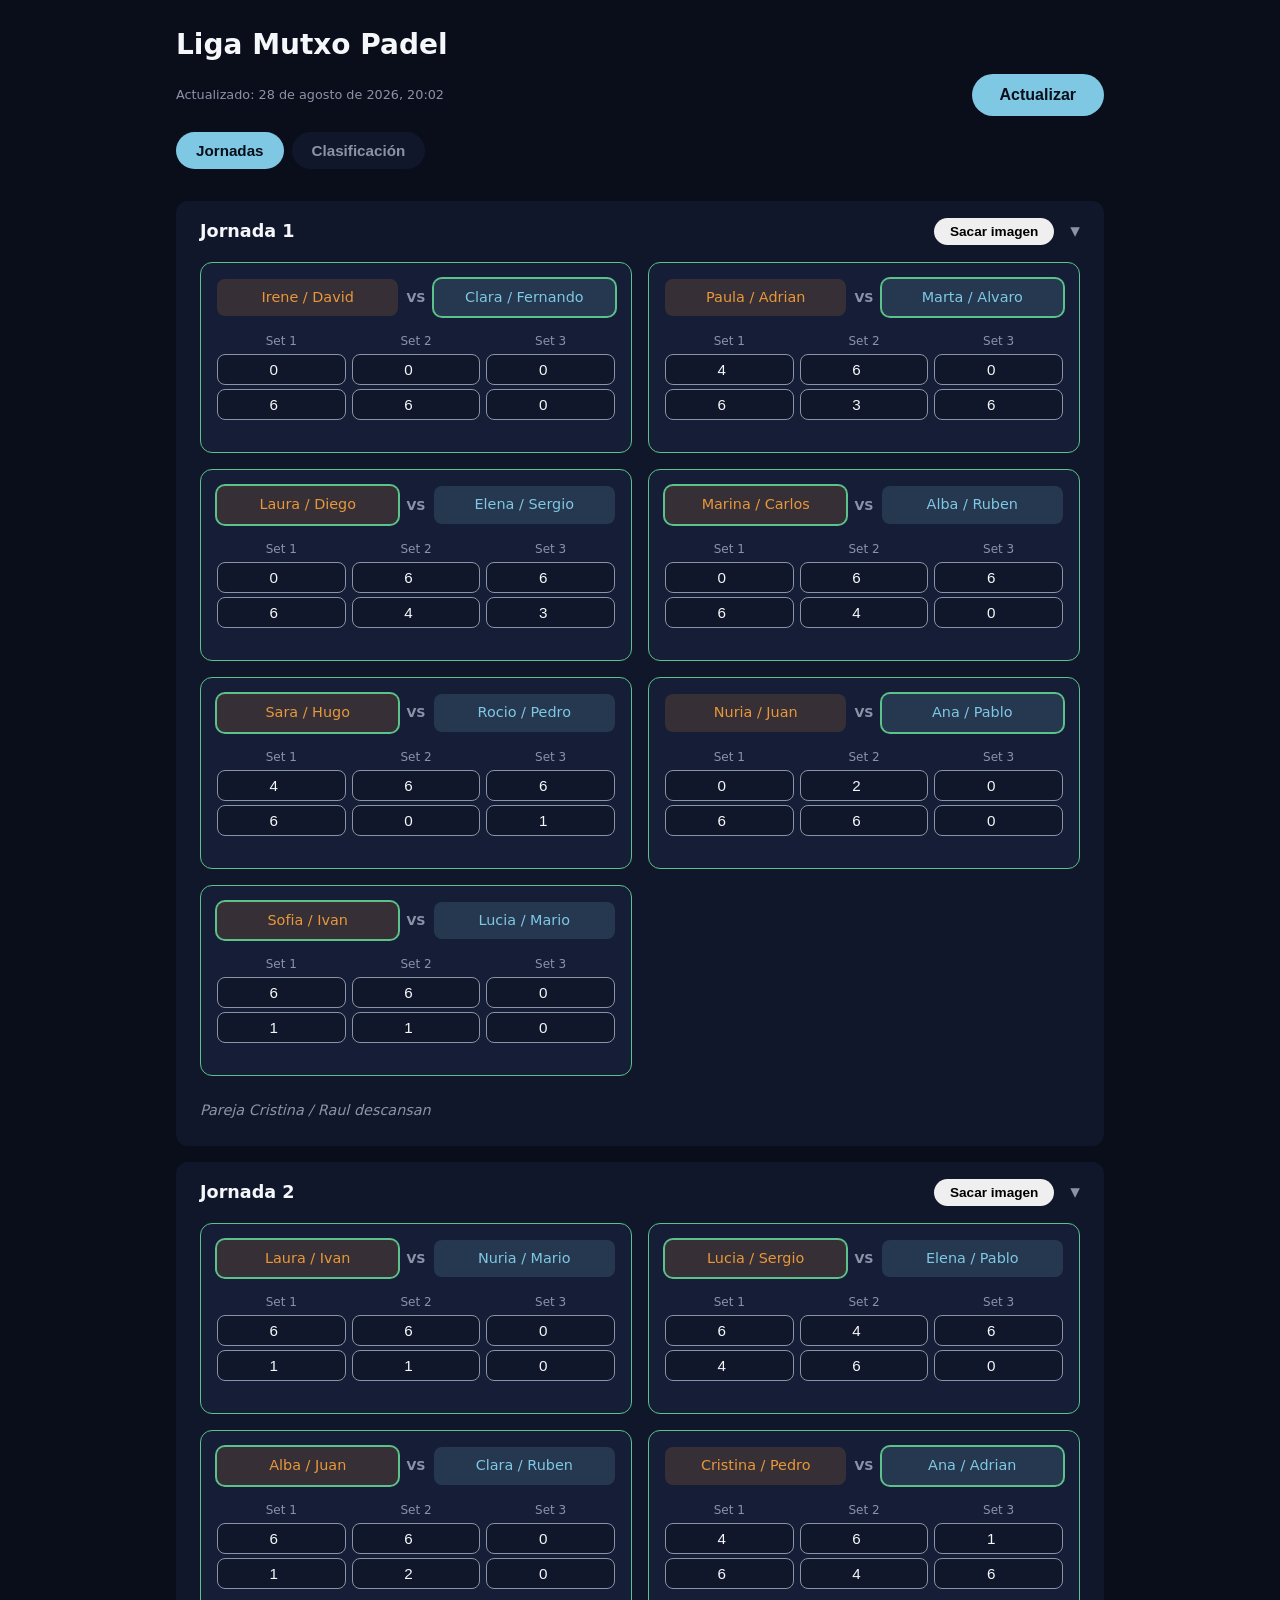
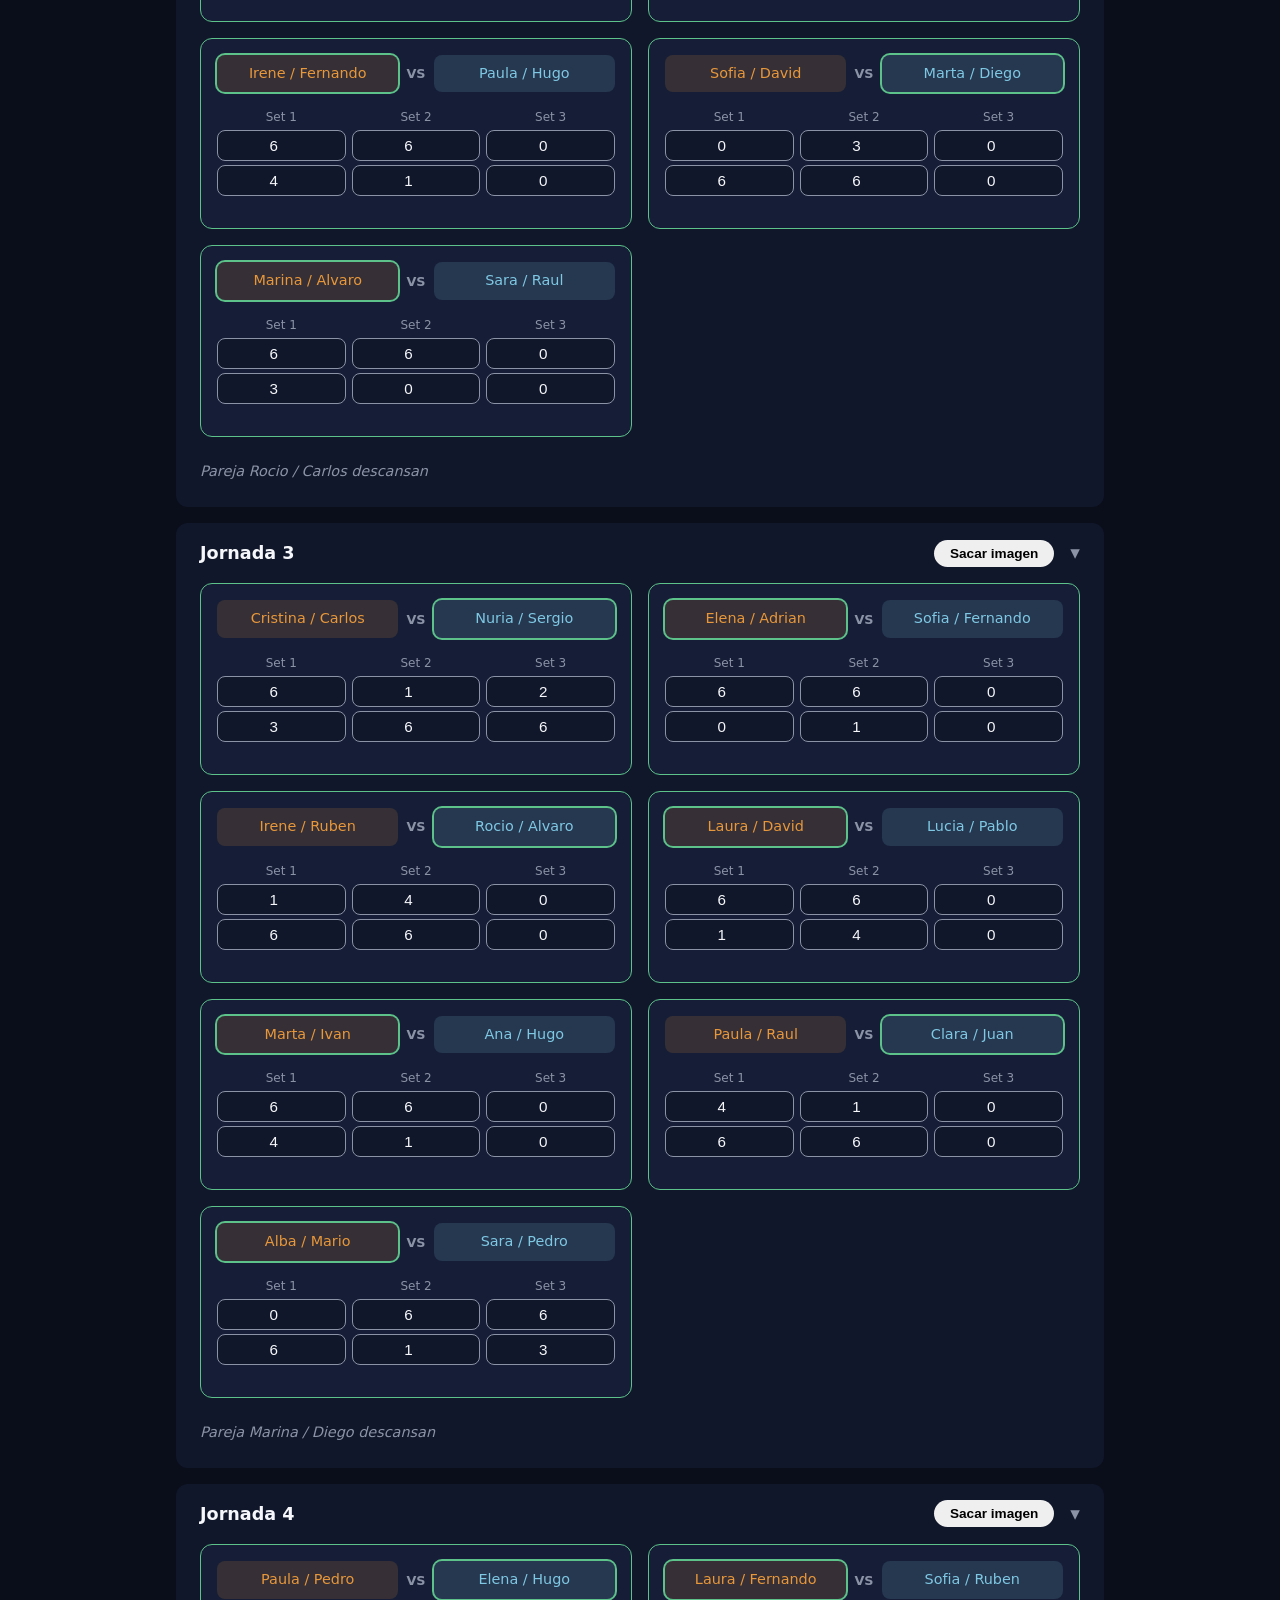
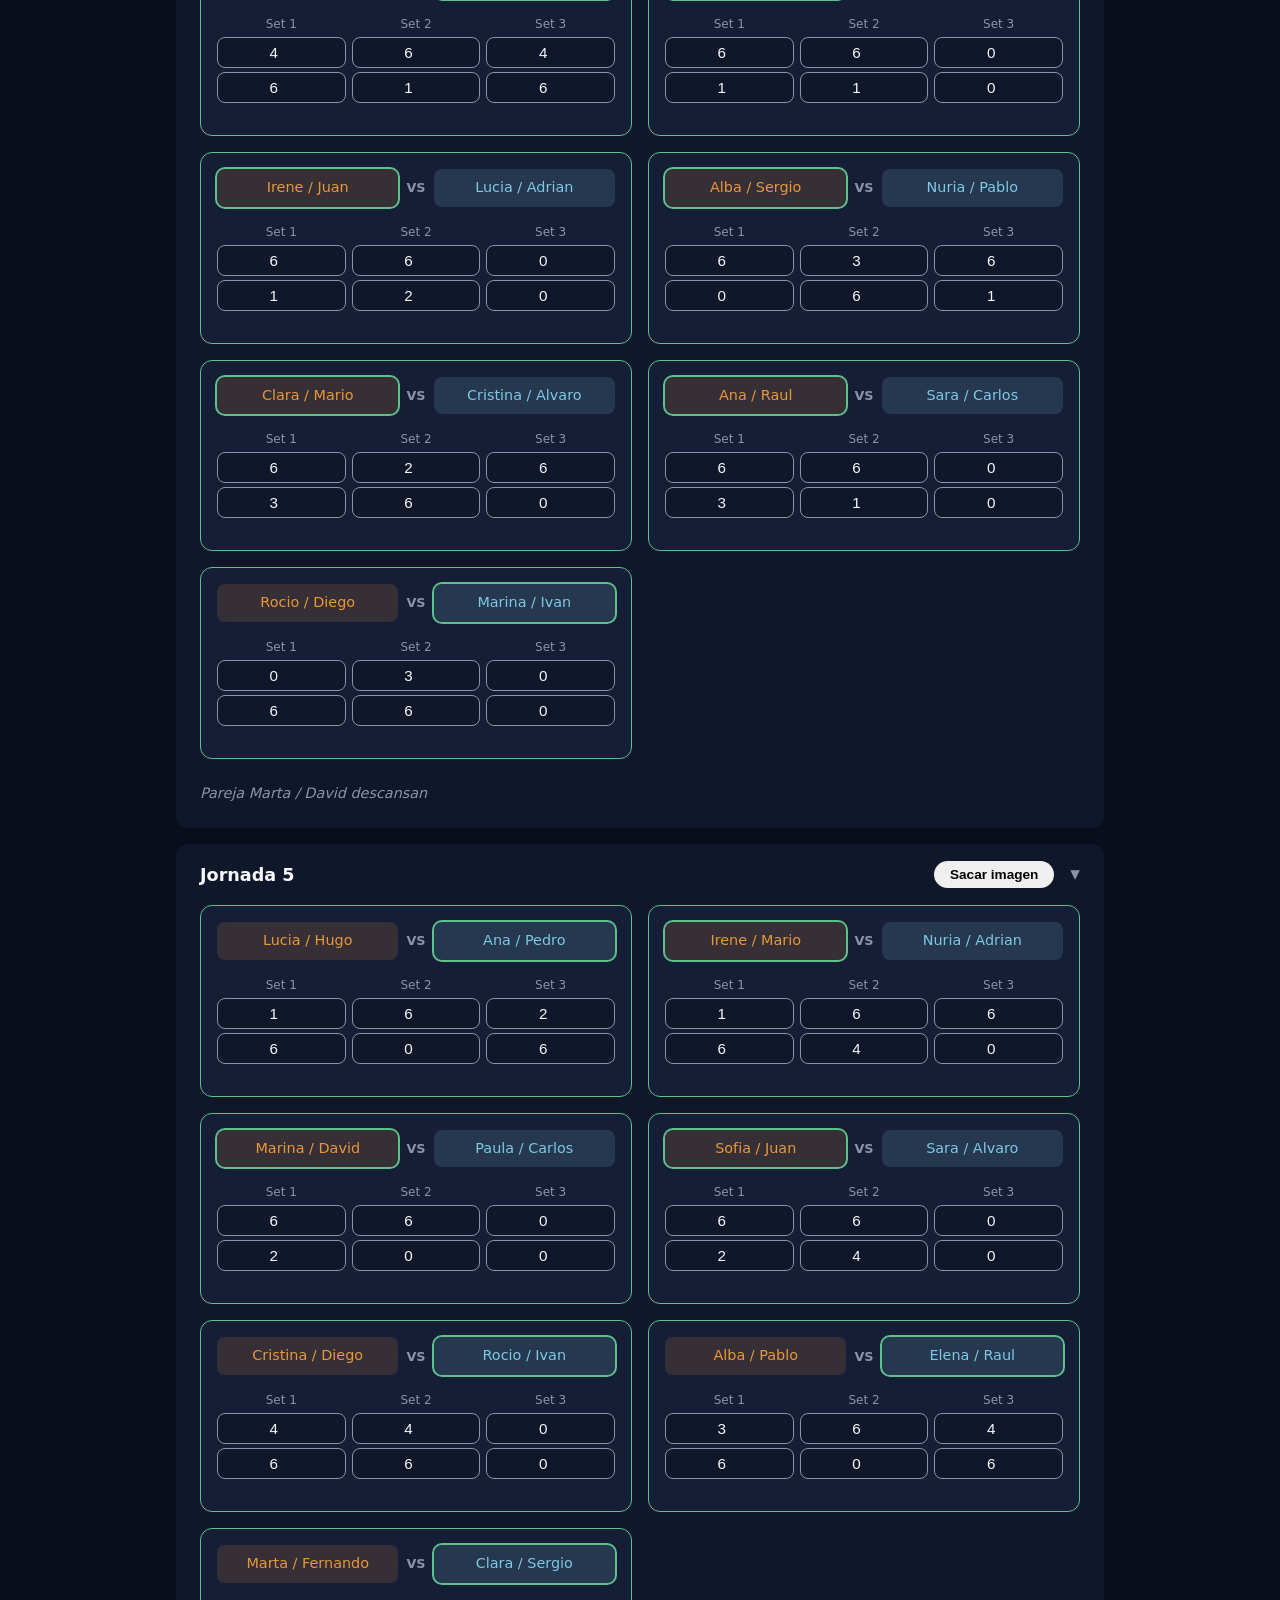
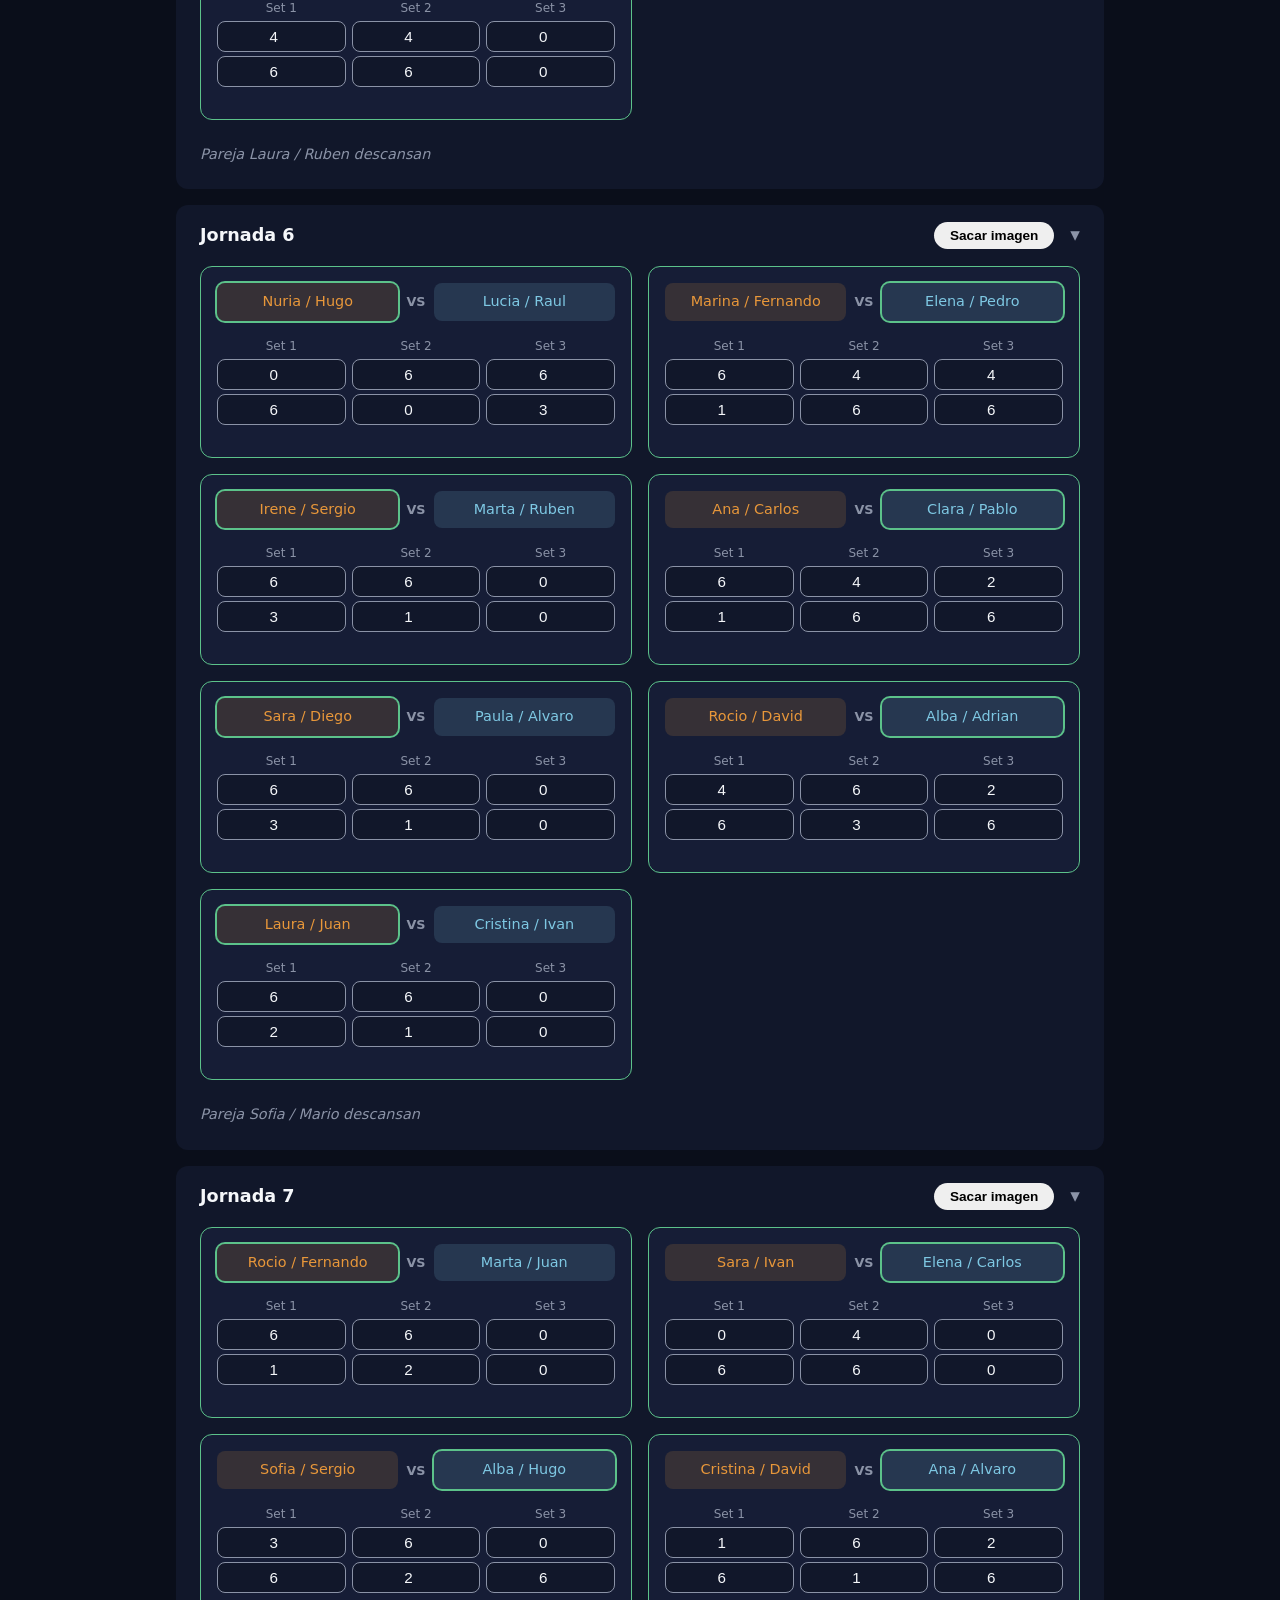
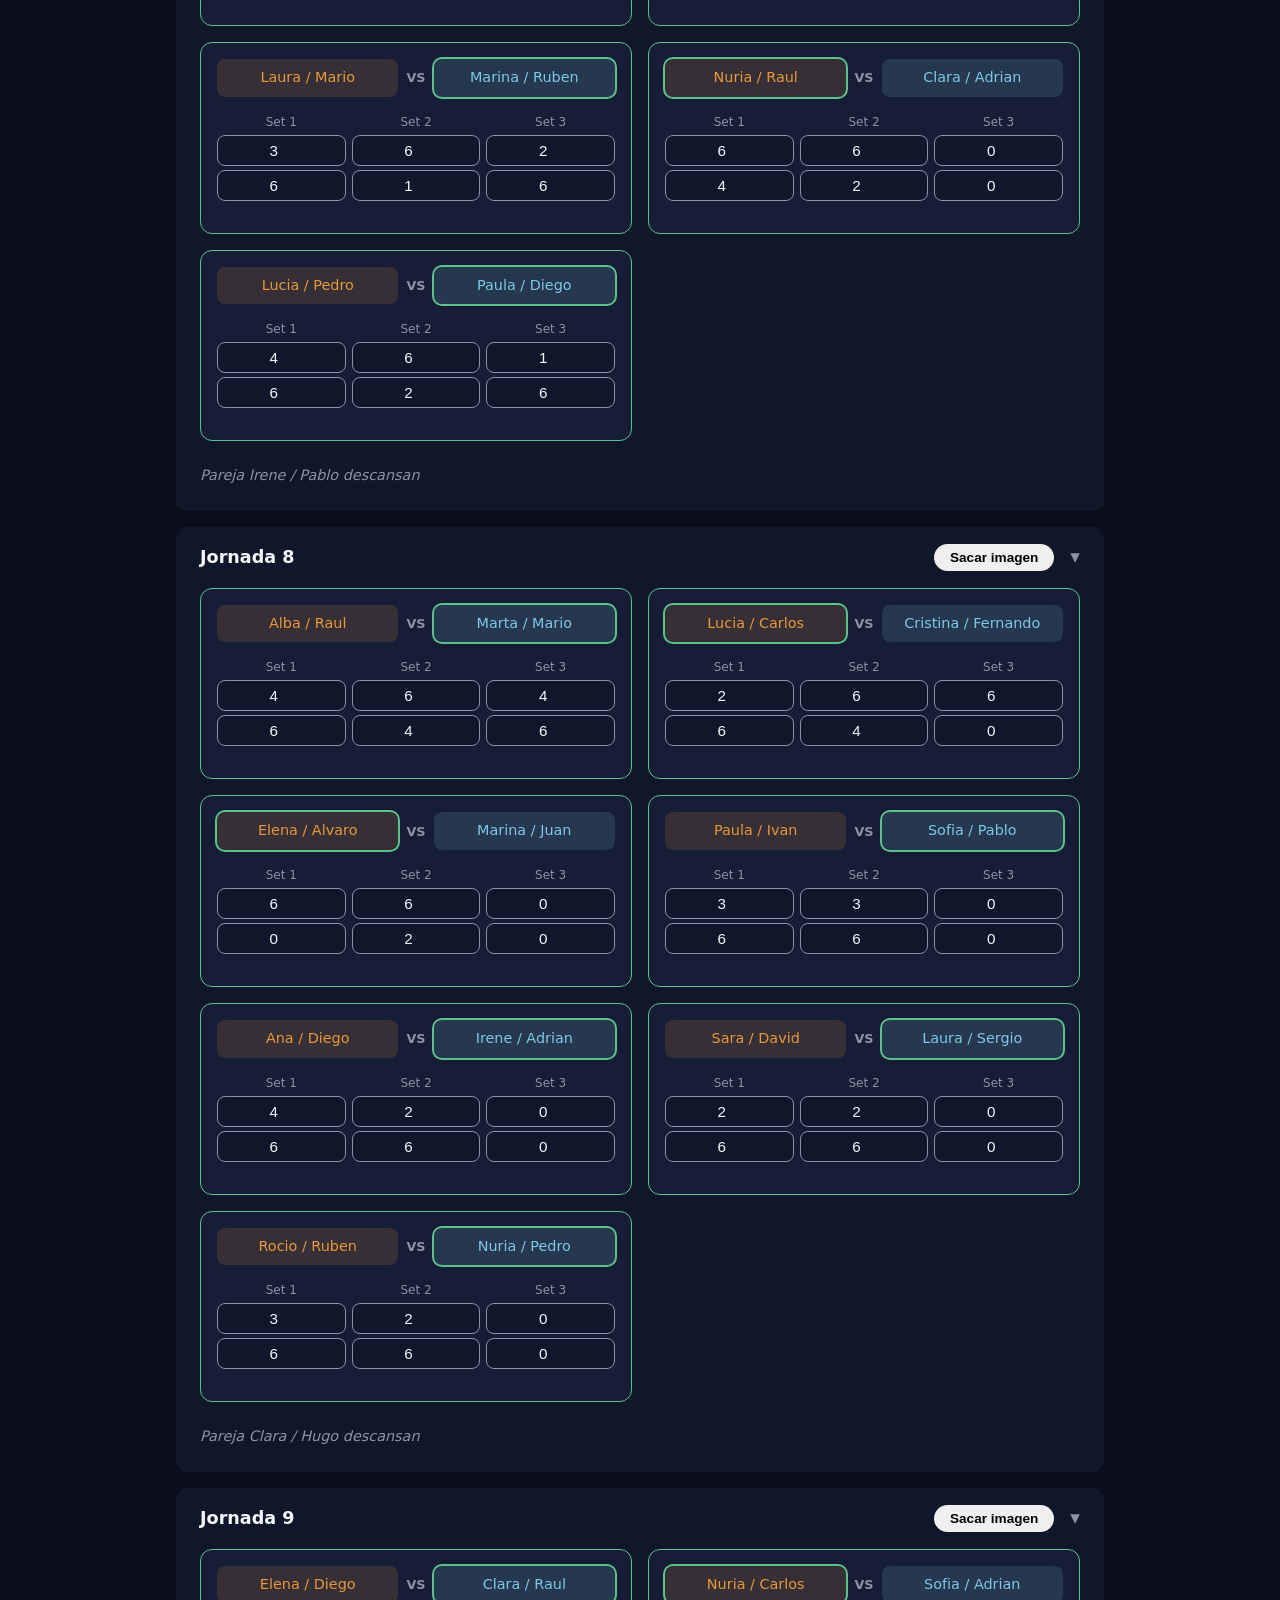
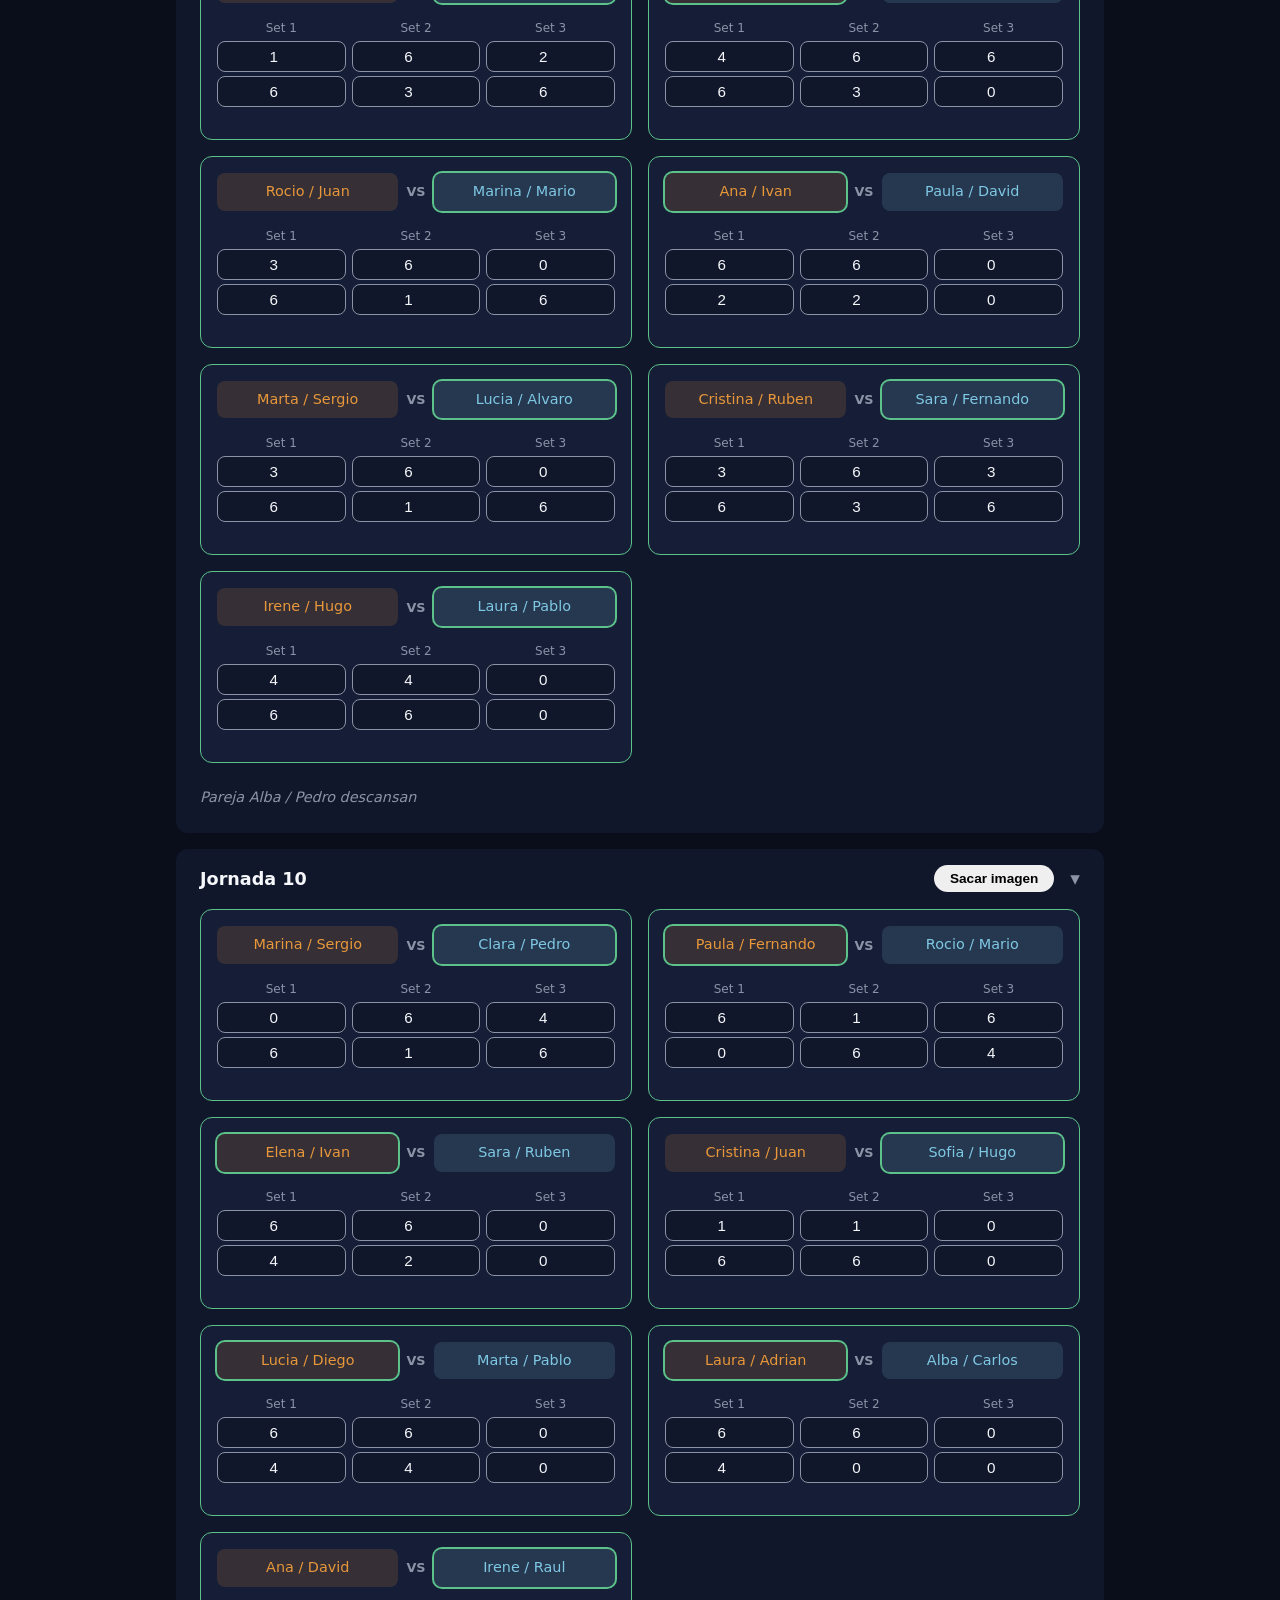
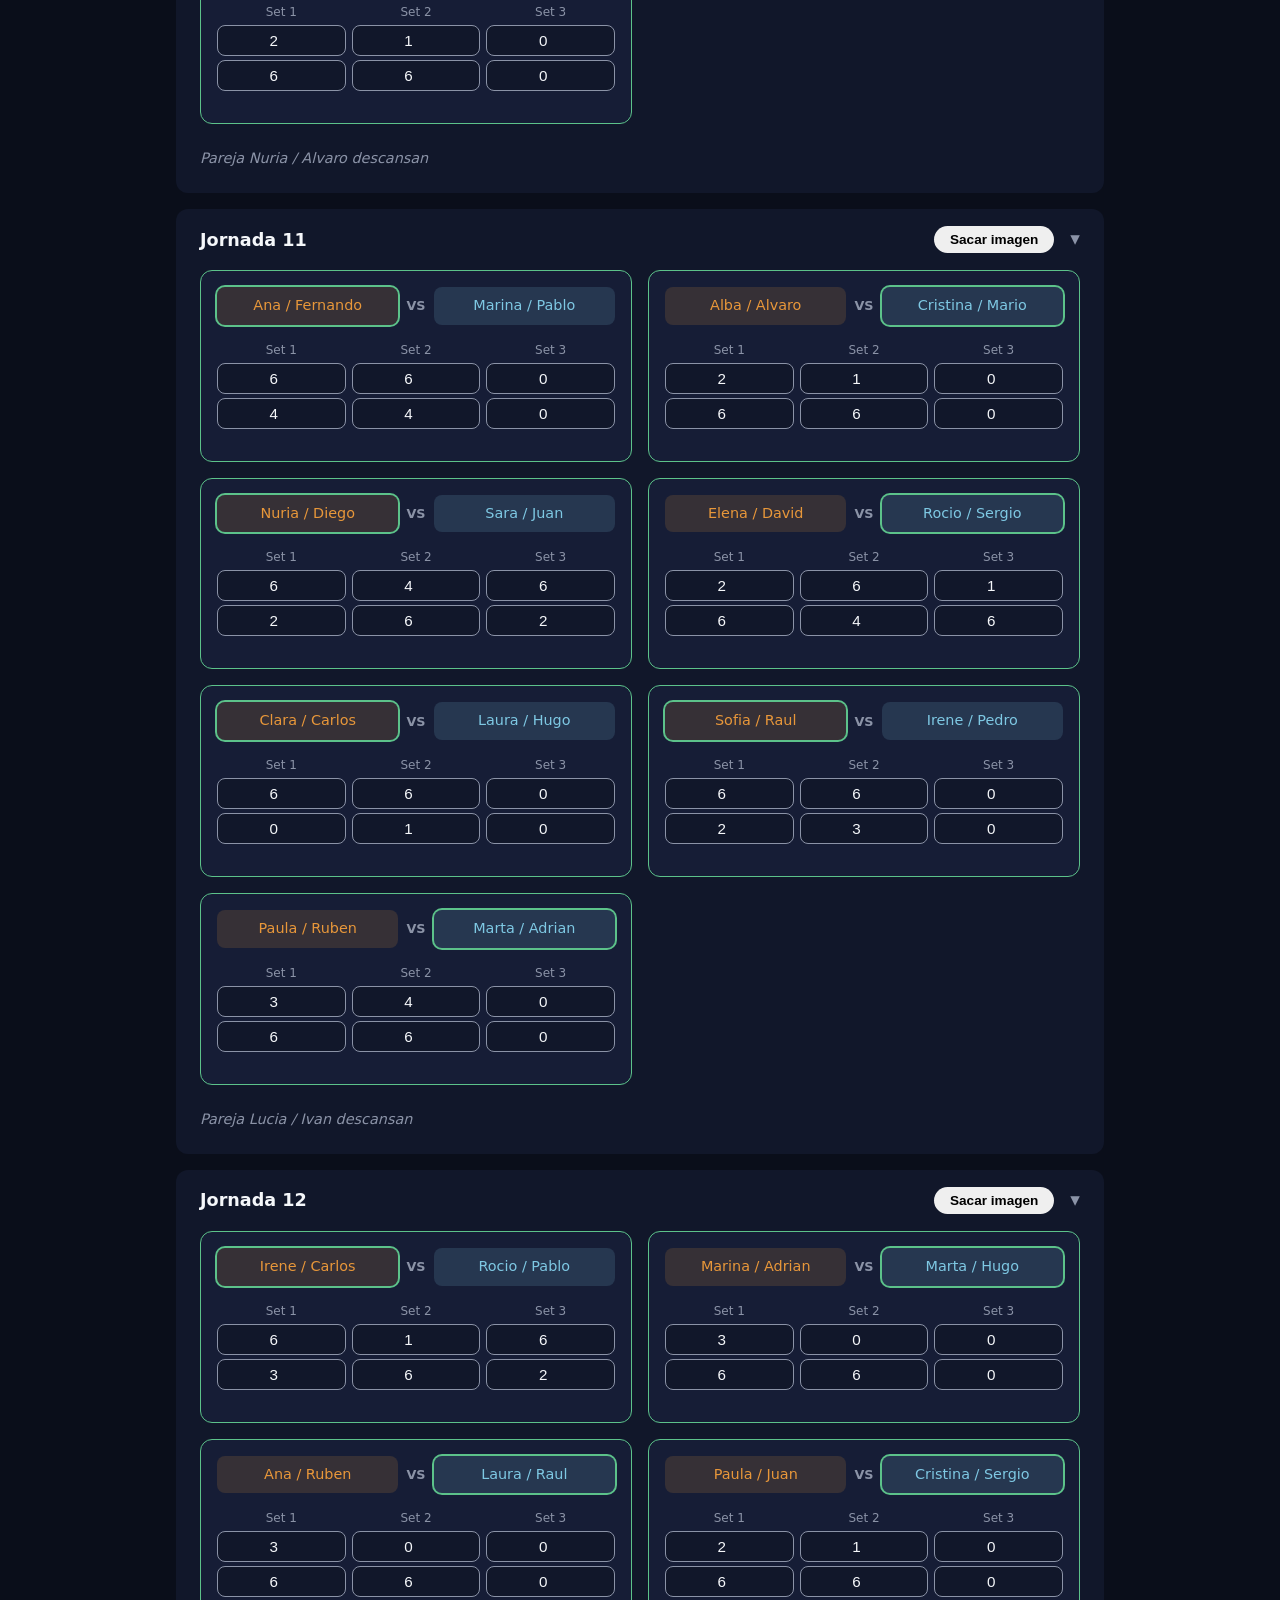
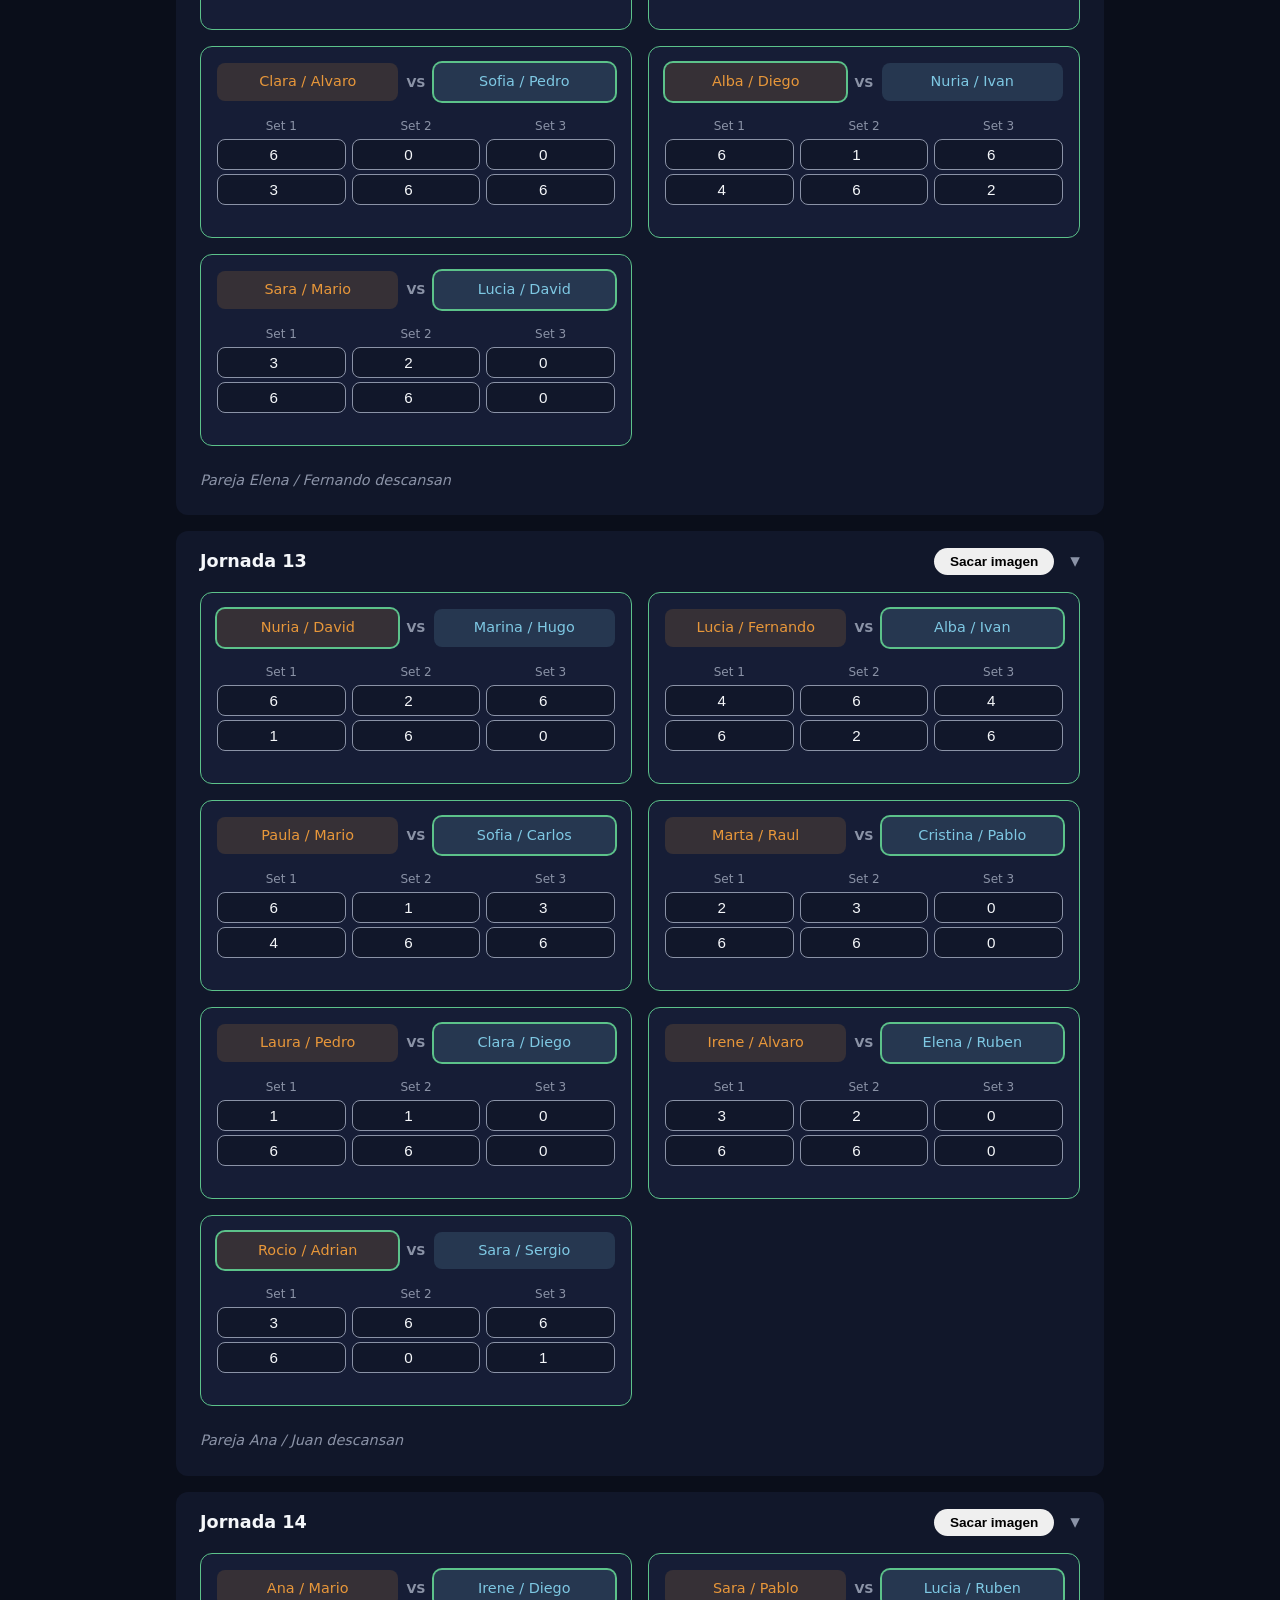
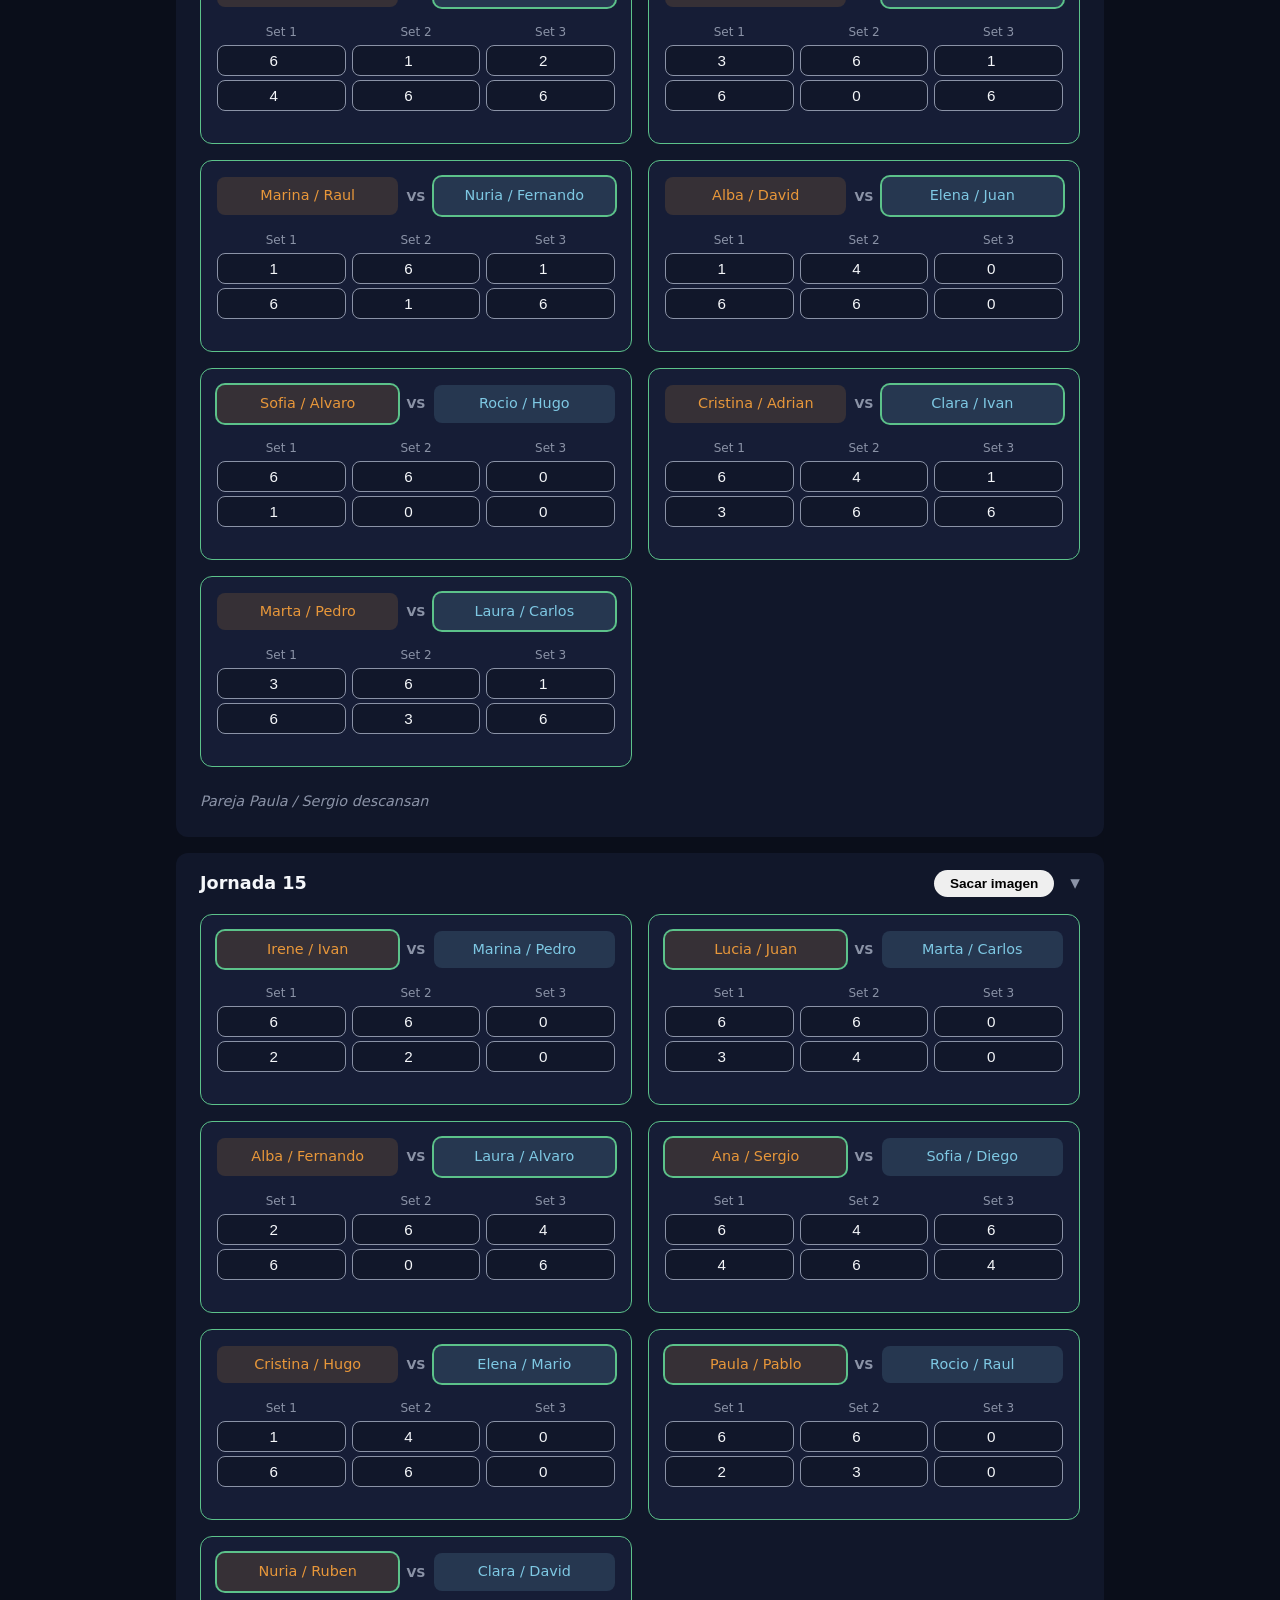
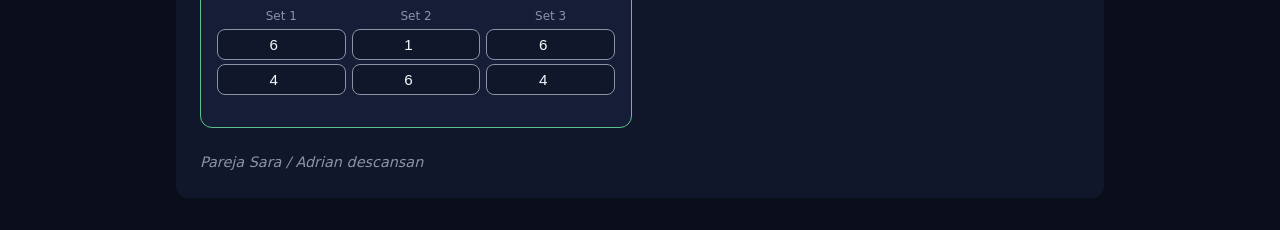
==== jugador/index.html @ bb1ab630 "Muda la app de jugador a jugador/ con ambito propio Con los dos manifests compartiendo scope raiz, A" ====
<!DOCTYPE html>
<html lang="es">
<head>
<meta charset="UTF-8" />
<meta name="viewport" content="width=device-width, initial-scale=1.0" />
<title>Liga Mutxo Padel</title>
<link rel="manifest" href="manifest.json" />
<meta name="theme-color" content="#0a0e1a" />
<link rel="apple-touch-icon" href="../icons/icon-192.png" />
<link rel="stylesheet" href="../style.css" />
</head>
<body data-pagina="jugador">
  <header class="app-header">
    <h1>Liga Mutxo Padel</h1>
    <div class="actualizado-fila">
      <p id="actualizado-jugador" class="actualizado-jugador" hidden></p>
      <button id="btn-actualizar-jugador" class="btn btn-secondary btn-mini">Actualizar</button>
    </div>
    <nav class="tab-nav" id="tab-nav">
      <button class="tab-btn active" data-tab="jornadas">Jornadas</button>
      <button class="tab-btn" data-tab="clasificacion">Clasificación</button>
    </nav>
  </header>

  <p id="mensaje-jugador" class="mensaje-jugador">Cargando la liga…</p>

  <main class="app-main">
    <section id="tab-jornadas" class="tab-section active">
      <div id="jornadas-container"></div>
      <!-- Empieza oculto: mientras se descarga la liga publicada (o si no hay
           ninguna) el mensaje que manda es el de #mensaje-jugador. A partir de
           renderJornadas() la visibilidad la lleva su style.display. -->
      <p id="jornadas-vacio" class="mensaje-vacio" hidden>Todavía no hay jornadas en la liga publicada.</p>
    </section>

    <section id="tab-clasificacion" class="tab-section">
      <div class="acciones-clasificacion">
        <button id="btn-imagen-clasificacion" class="btn btn-secondary">Sacar imagen</button>
      </div>
      <div class="tabla-wrapper" id="clasificacion-capturable">
        <table class="tabla-clasificacion">
          <thead>
            <tr>
              <th>Pos</th>
              <th>Jugador</th>
              <th>PJ</th>
              <th>PG</th>
              <th>Sets G</th>
              <th>Sets P</th>
              <th>Jueg G</th>
              <th>Jueg P</th>
              <th class="col-puntos">Puntos</th>
            </tr>
          </thead>
          <tbody id="clasificacion-body"></tbody>
        </table>
      </div>
    </section>
  </main>

  <div id="modal-ficha-overlay" class="modal-overlay" hidden>
    <div class="modal modal-ficha" id="modal-ficha">
      <div id="modal-ficha-cuerpo" class="modal-ficha-cuerpo"></div>
      <div class="modal-acciones">
        <button id="modal-ficha-imagen" class="btn btn-secondary no-captura">Sacar imagen</button>
        <button id="modal-ficha-cerrar" class="btn btn-primary no-captura">Cerrar</button>
      </div>
    </div>
  </div>

  <script src="../vendor/html2canvas.min.js"></script>
  <script src="../app.js"></script>
</body>
</html>
---- style.css ----
:root {
  --bg: #0a0e1a;
  --surface: #11172a;
  --surface-elevada: #161d36;
  --primary: #e8973a;
  --secondary: #7ec8e3;
  --text: #f5f7fa;
  --muted: #8b93a7;
  --destructive: #e35d5d;
  --success: #5cc28a;

  --radius-card: 12px;
  --radius-input: 8px;
  --radius-pill: 9999px;
  --space-1: 8px;
  --space-2: 16px;
  --space-3: 24px;
  --space-4: 32px;
  --space-6: 48px;
}

* { box-sizing: border-box; }

body {
  margin: 0;
  background: var(--bg);
  color: var(--text);
  font-family: system-ui, -apple-system, sans-serif;
  font-size: 1rem;
  font-weight: 400;
  line-height: 1.5;
}

h1, h2, h3 {
  font-family: 'Poppins', system-ui, sans-serif;
  font-weight: 700;
  margin: 0;
}

h1 { font-size: 1.75rem; }
h2 { font-size: 1.25rem; margin-bottom: var(--space-2); }

.app-header {
  max-width: 960px;
  margin: 0 auto;
  padding: var(--space-3) var(--space-2) var(--space-2);
}

/* Barra de ligas (selector + acciones), bajo el título */
.ligas-barra {
  display: flex;
  flex-wrap: wrap;
  align-items: center;
  gap: var(--space-1);
  margin-top: var(--space-2);
}

/* Oculta en modo consulta (Fase 4): vive en la cabecera, fuera de cualquier
   pestaña, así que necesita su propio par [hidden]. */
.ligas-barra[hidden] { display: none; }

.selector-liga {
  flex: 1 1 140px;
  max-width: 240px;
  background: var(--surface);
  color: var(--text);
  border: 1px solid var(--surface-elevada);
  border-radius: var(--radius-input);
  padding: 7px 10px;
  font-family: inherit;
  font-size: 0.9rem;
  font-weight: 600;
  cursor: pointer;
}

.selector-liga:focus {
  outline: none;
  border-color: var(--secondary);
}

.ligas-acciones {
  display: flex;
  flex-wrap: wrap;
  gap: 6px;
}

.btn-mini {
  padding: 6px 12px;
  font-size: 0.78rem;
}

.tab-nav {
  display: flex;
  gap: var(--space-1);
  margin-top: var(--space-2);
}

.tab-btn {
  background: var(--surface);
  color: var(--muted);
  border: none;
  border-radius: var(--radius-pill);
  padding: 10px 20px;
  font-size: 0.95rem;
  font-weight: 600;
  cursor: pointer;
  transition: background 180ms, color 180ms;
}

.tab-btn:hover { background: var(--surface-elevada); }

.tab-btn.active {
  background: var(--secondary);
  color: var(--bg);
}

/* Oculta la pestaña Jugadores en modo consulta (Fase 4). */
.tab-btn[hidden] { display: none; }

/* Banner fijo de modo consulta (Fase 4), bajo la cabecera. */
.banner-modo-consulta {
  max-width: 960px;
  margin: 0 auto var(--space-1);
  padding: 10px var(--space-2);
  background: var(--surface);
  border: 1px solid var(--secondary);
  border-radius: var(--radius-input);
  color: var(--secondary);
  font-size: 0.85rem;
  font-weight: 600;
  text-align: center;
}

.banner-modo-consulta[hidden] { display: none; }

/* App de jugador (jugador.html): fila bajo el título con la fecha de la
   última publicación y el botón "Actualizar". flex-wrap + margin-left:auto
   en el botón para que, en móvil estrecho, la fecha larga baje de línea en
   vez de desbordar junto al botón. */
.actualizado-fila {
  display: flex;
  flex-wrap: wrap;
  align-items: center;
  gap: var(--space-1) var(--space-2);
  margin-top: var(--space-1);
}

.actualizado-jugador {
  margin: 0;
  color: var(--muted);
  font-size: 0.8rem;
}

.actualizado-jugador[hidden] { display: none; }

#btn-actualizar-jugador {
  margin-left: auto;
  flex: 0 0 auto;
}

/* App de jugador: mensajes de estado (cargando, liga no publicada, sin
   conexión). La página de jugador no tiene modales de aviso: el mensaje se
   escribe aquí, bajo la cabecera. */
.mensaje-jugador {
  max-width: 960px;
  margin: 0 auto var(--space-1);
  padding: 10px var(--space-2);
  color: var(--muted);
  font-size: 0.9rem;
  text-align: center;
}

.mensaje-jugador[hidden] { display: none; }

.app-main {
  max-width: 960px;
  margin: 0 auto;
  padding: var(--space-2);
}

.tab-section { display: none; }
.tab-section.active { display: block; }

.jugadores-columnas {
  display: grid;
  grid-template-columns: 1fr 1fr;
  gap: var(--space-3);
}

.columna-jugadores {
  background: var(--surface);
  border-radius: var(--radius-card);
  padding: var(--space-3);
}

.inputs-jugadores {
  display: flex;
  flex-direction: column;
  gap: var(--space-1);
}

.fila-jugador {
  display: flex;
  align-items: center;
  gap: 8px;
}

.input-jugador {
  background: var(--surface-elevada);
  border: 1px solid transparent;
  border-radius: var(--radius-input);
  padding: 10px 12px;
  color: var(--text);
  font-size: 1rem;
  width: 100%;
  flex: 1;
  transition: border-color 180ms;
}

.input-jugador::placeholder { color: var(--muted); }

.input-jugador:focus {
  outline: none;
  border-color: var(--secondary);
}

.btn-eliminar-fila {
  flex-shrink: 0;
  width: 28px;
  height: 28px;
  border: none;
  border-radius: 50%;
  background: transparent;
  color: var(--muted);
  font-size: 1.1rem;
  line-height: 1;
  cursor: pointer;
  transition: background 180ms, color 180ms;
}

.btn-eliminar-fila:hover {
  background: var(--destructive);
  color: var(--text);
}

.btn-eliminar-fila:disabled {
  opacity: 0.3;
  cursor: not-allowed;
}

.btn-eliminar-fila:disabled:hover {
  background: transparent;
  color: var(--muted);
}

.acciones-jugadores {
  margin-top: var(--space-3);
  display: flex;
  gap: var(--space-2);
  justify-content: center;
}

.acciones-datos {
  margin-top: var(--space-3);
  display: flex;
  gap: var(--space-2);
  justify-content: center;
}

.btn {
  border: none;
  border-radius: var(--radius-pill);
  padding: 12px 28px;
  font-size: 1rem;
  font-weight: 600;
  cursor: pointer;
  transition: filter 180ms, transform 150ms;
  display: inline-block;
}

.btn:hover { filter: brightness(1.1); }
.btn:active { transform: scale(0.98); }

.btn:disabled {
  opacity: 0.4;
  cursor: not-allowed;
}

.btn:disabled:hover { filter: none; }
.btn:disabled:active { transform: none; }

.btn-primary {
  background: var(--primary);
  color: var(--bg);
}

.btn-secondary {
  background: var(--secondary);
  color: var(--bg);
}

.btn-destructive {
  background: var(--destructive);
  color: var(--text);
}

.btn-small {
  padding: 6px 16px;
  font-size: 0.85rem;
}

.mensaje-vacio {
  color: var(--muted);
  text-align: center;
  margin-top: var(--space-4);
}

/* Jornadas */
.jornada-card {
  background: var(--surface);
  border-radius: var(--radius-card);
  margin-bottom: var(--space-2);
  overflow: hidden;
}

.jornada-header {
  display: flex;
  justify-content: space-between;
  align-items: center;
  gap: var(--space-2);
  padding: var(--space-2) var(--space-3);
  cursor: pointer;
  user-select: none;
}

.jornada-header h3 { font-size: 1.1rem; flex: 1; }

.acciones-clasificacion {
  margin-bottom: var(--space-3);
  text-align: center;
}

.acciones-jornadas {
  margin-bottom: var(--space-3);
  text-align: center;
}

.acciones-jornadas[hidden] { display: none; }

.jornada-toggle {
  color: var(--muted);
  font-size: 1.2rem;
  transition: transform 180ms;
}

.jornada-card.colapsada .jornada-toggle { transform: rotate(-90deg); }

.jornada-partidos {
  display: grid;
  grid-template-columns: repeat(2, 1fr);
  gap: var(--space-2);
  padding: 0 var(--space-3) var(--space-3);
}

.jornada-card.colapsada .jornada-partidos { display: none; }

.jornada-descansa {
  margin: 0;
  padding: 0 var(--space-3) var(--space-3);
  color: var(--muted);
  font-size: 0.9rem;
  font-style: italic;
}

.jornada-card.colapsada .jornada-descansa { display: none; }

.partido-card {
  background: var(--surface-elevada);
  border-radius: var(--radius-card);
  padding: var(--space-2);
  border: 1px solid transparent;
  transition: border-color 180ms;
}

.partido-card.completado {
  border-color: var(--success);
}

.partido-parejas {
  display: flex;
  justify-content: space-between;
  align-items: center;
  gap: var(--space-1);
  margin-bottom: var(--space-2);
}

.pareja {
  flex: 1;
  text-align: center;
  font-size: 0.9rem;
  font-weight: 500;
  padding: 8px;
  border-radius: var(--radius-input);
}

.pareja-a { background: rgba(232, 151, 58, 0.15); color: var(--primary); }
.pareja-b { background: rgba(126, 200, 227, 0.15); color: var(--secondary); }

.pareja.ganadora {
  box-shadow: 0 0 0 2px var(--success);
}

.vs-label {
  color: var(--muted);
  font-size: 0.8rem;
  font-weight: 600;
}

.sets-grid {
  display: grid;
  grid-template-columns: repeat(3, 1fr);
  gap: 6px;
  margin-bottom: var(--space-2);
}

.set-col {
  display: flex;
  flex-direction: column;
  gap: 4px;
  align-items: center;
}

.set-label {
  color: var(--muted);
  font-size: 0.75rem;
}

.input-set {
  width: 100%;
  text-align: center;
  background: var(--surface);
  border: 1px solid var(--muted);
  border-radius: var(--radius-input);
  color: var(--text);
  padding: 6px 4px;
  font-size: 0.95rem;
}

.input-set:focus {
  outline: none;
  border-color: var(--secondary);
}

.input-set.invalido {
  border-color: var(--destructive);
}

.partido-acciones {
  text-align: center;
}

.btn-completar {
  background: var(--secondary);
  color: var(--bg);
}

.btn-completar.completado {
  background: var(--success);
}

/* Clasificación */
.tabla-wrapper { overflow-x: auto; }

.tabla-clasificacion {
  width: 100%;
  border-collapse: collapse;
  font-size: 0.9rem;
  font-weight: 500;
}

.tabla-clasificacion th,
.tabla-clasificacion td {
  padding: 10px 12px;
  text-align: center;
  border-bottom: 1px solid var(--surface-elevada);
}

.tabla-clasificacion th {
  color: var(--muted);
  font-weight: 600;
  text-transform: uppercase;
  font-size: 0.75rem;
}

.tabla-clasificacion td:nth-child(2) {
  text-align: left;
  font-weight: 600;
}

/* Nombre de jugador clicable en la clasificación (Fase 5: abre la ficha). Es
   un <button> real (accesible por teclado sin roles/tabindex extra), con
   estilo sutil que solo se remarca al pasar el ratón o al enfocar. */
.nombre-jugador-btn {
  background: none;
  border: none;
  padding: 0;
  margin: 0;
  width: 100%;
  text-align: left;
  color: inherit;
  font: inherit;
  cursor: pointer;
  text-decoration: underline;
  text-decoration-color: transparent;
  text-underline-offset: 3px;
  transition: color 150ms, text-decoration-color 150ms;
}

.nombre-jugador-btn:hover,
.nombre-jugador-btn:focus-visible {
  color: var(--secondary);
  text-decoration-color: var(--secondary);
}

.nombre-jugador-btn:focus-visible {
  outline: 2px solid var(--secondary);
  outline-offset: 2px;
}

.col-puntos {
  background: rgba(232, 151, 58, 0.12);
}

.tabla-clasificacion td.col-puntos {
  background: rgba(232, 151, 58, 0.12);
  font-weight: 700;
  color: var(--primary);
}

/* Modal */
.modal-overlay {
  position: fixed;
  inset: 0;
  background: rgba(0,0,0,0.6);
  display: flex;
  align-items: center;
  justify-content: center;
  z-index: 100;
}

.modal-overlay[hidden] {
  display: none;
}

.modal {
  background: var(--surface);
  border-radius: var(--radius-card);
  padding: var(--space-3);
  max-width: 400px;
  width: 90%;
}

.modal-acciones {
  display: flex;
  gap: var(--space-2);
  justify-content: flex-end;
  margin-top: var(--space-3);
}

/* El overlay del modal con campo de texto reutiliza la clase
   .modal-overlay, así que hereda su par .modal-overlay[hidden] de arriba. */
.modal-texto-input {
  width: 100%;
  margin-top: var(--space-2);
  background: var(--surface-elevada);
  border: 1px solid transparent;
  border-radius: var(--radius-input);
  padding: 10px 12px;
  color: var(--text);
  font-family: inherit;
  font-size: 1rem;
}

.modal-texto-input:focus {
  outline: none;
  border-color: var(--secondary);
}

/* Modal de elección de tipo de enlace (Fase 4): reutiliza .modal-overlay/
   .modal, así que ya hereda el par .modal-overlay[hidden] de arriba. */
.modal-compartir-opciones {
  display: flex;
  flex-direction: column;
  gap: var(--space-1);
  margin-top: var(--space-3);
}

.modal-compartir-opciones .btn { width: 100%; }

/* Ficha de jugador (Fase 5): reutiliza .modal-overlay/.modal, así que ya
   hereda el par .modal-overlay[hidden] de arriba. Solo amplía el ancho y
   añade scroll interno propio, porque el contenido puede ser largo con
   muchas jornadas. */
.modal-ficha {
  max-width: 640px;
  max-height: 85vh;
  overflow-y: auto;
}

.ficha-cabecera { margin-bottom: var(--space-3); }
.ficha-nombre { font-size: 1.4rem; }
.ficha-posicion { color: var(--muted); margin: 4px 0 0; font-weight: 600; }

.ficha-resumen {
  display: grid;
  grid-template-columns: repeat(4, 1fr);
  gap: var(--space-1);
  margin-bottom: var(--space-3);
}

.ficha-stat {
  background: var(--surface-elevada);
  border-radius: var(--radius-input);
  padding: 10px 6px;
  text-align: center;
}

.ficha-stat-valor {
  display: block;
  font-size: 1.15rem;
  font-weight: 700;
  color: var(--primary);
}

.ficha-stat-etiqueta {
  display: block;
  font-size: 0.7rem;
  color: var(--muted);
  text-transform: uppercase;
  margin-top: 2px;
}

.ficha-seccion { margin-bottom: var(--space-3); }
.ficha-seccion h3 { font-size: 1rem; margin-bottom: var(--space-1); }

.ficha-vacio { color: var(--muted); font-size: 0.9rem; }

.ficha-historial-lista {
  list-style: none;
  margin: 0;
  padding: 0;
  display: flex;
  flex-direction: column;
  gap: 6px;
}

.ficha-historial-item {
  background: var(--surface-elevada);
  border-radius: var(--radius-input);
  padding: 8px 10px;
  border-left: 4px solid var(--muted);
}

.ficha-historial-item.ganado { border-left-color: var(--success); }
.ficha-historial-item.perdido { border-left-color: var(--destructive); }

.ficha-historial-cabecera {
  display: flex;
  justify-content: space-between;
  gap: var(--space-1);
  font-size: 0.85rem;
  font-weight: 600;
}

.ficha-historial-resultado { color: var(--muted); }
.ficha-historial-item.ganado .ficha-historial-resultado { color: var(--success); }
.ficha-historial-item.perdido .ficha-historial-resultado { color: var(--destructive); }

.ficha-historial-detalle { margin: 4px 0 0; font-size: 0.85rem; }
.ficha-historial-marcador { margin: 2px 0 0; font-size: 0.85rem; color: var(--muted); }

.ficha-pendientes-bloque { margin-bottom: var(--space-1); }
.ficha-pendientes-titulo { margin: 0; font-weight: 600; font-size: 0.85rem; }
.ficha-pendientes-lista { margin: 2px 0 0; color: var(--muted); font-size: 0.85rem; }

.ficha-evolucion-lista { margin: 0; font-size: 0.9rem; color: var(--text); }

/* Loading (generación de liga) */
.loading-overlay {
  position: fixed;
  inset: 0;
  background: rgba(0,0,0,0.6);
  display: flex;
  align-items: center;
  justify-content: center;
  z-index: 200;
}

.loading-overlay[hidden] { display: none; }

.loading-box {
  background: var(--surface);
  border-radius: var(--radius-card);
  padding: var(--space-4) var(--space-3);
  max-width: 320px;
  width: 90%;
  text-align: center;
}

.spinner {
  width: 40px;
  height: 40px;
  margin: 0 auto var(--space-2);
  border: 4px solid var(--surface-elevada);
  border-top-color: var(--primary);
  border-radius: 50%;
  animation: girar 800ms linear infinite;
}

@keyframes girar {
  to { transform: rotate(360deg); }
}

.spinner[hidden] { display: none; }

.loading-check {
  width: 40px;
  height: 40px;
  margin: 0 auto var(--space-2);
  border-radius: 50%;
  background: var(--success);
  color: var(--bg);
  font-size: 1.3rem;
  font-weight: 700;
  display: flex;
  align-items: center;
  justify-content: center;
  animation: aparecer 250ms ease-out;
}

.loading-check[hidden] { display: none; }

@keyframes aparecer {
  from { transform: scale(0.5); opacity: 0; }
  to { transform: scale(1); opacity: 1; }
}

.loading-mensaje {
  font-size: 1.05rem;
  font-weight: 600;
  margin: 0;
}

.puntos span {
  display: inline-block;
  animation: rebote 1200ms infinite;
}
.puntos span:nth-child(2) { animation-delay: 150ms; }
.puntos span:nth-child(3) { animation-delay: 300ms; }

@keyframes rebote {
  0%, 80%, 100% { opacity: 0.2; transform: translateY(0); }
  40% { opacity: 1; transform: translateY(-3px); }
}

#loading-aceptar { margin-top: var(--space-3); }
#loading-aceptar[hidden] { display: none; }

/* Responsive */
@media (max-width: 768px) {
  .jornada-partidos {
    grid-template-columns: 1fr;
  }
}

@media (max-width: 480px) {
  .jugadores-columnas {
    grid-template-columns: 1fr;
  }

  .acciones-datos {
    flex-direction: column;
  }

  .selector-liga {
    flex-basis: 100%;
    max-width: none;
  }

  /* Las tres acciones de liga se reparten el ancho en vez de desbordar. */
  .ligas-acciones {
    width: 100%;
  }

  .ligas-acciones .btn-mini {
    flex: 1;
    padding: 6px 4px;
  }

  .ficha-resumen {
    grid-template-columns: repeat(2, 1fr);
  }

  h1 { font-size: 1.4rem; }
}
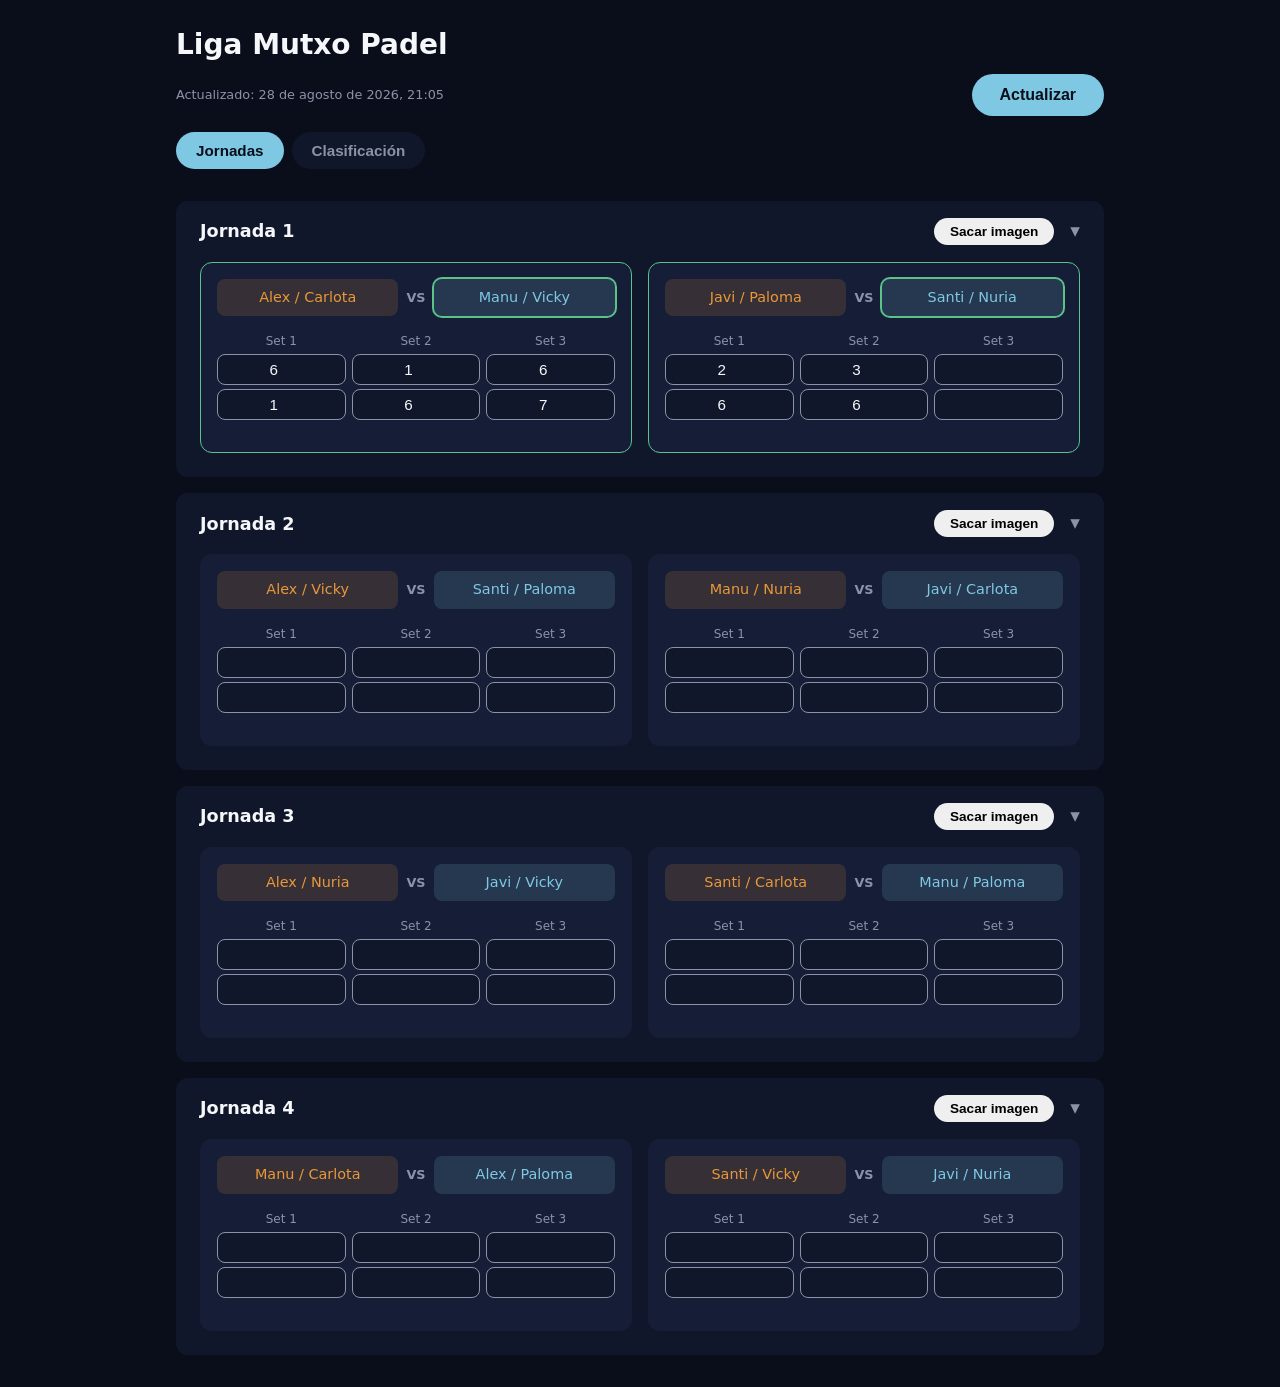
==== commit e304aacc: "Evita la indexación por buscadores: meta noindex y robots.txt El sitio solo debe encontrarse teniend" ====
--- a/jugador/index.html
+++ b/jugador/index.html
@@ -3,6 +3,7 @@
 <head>
 <meta charset="UTF-8" />
 <meta name="viewport" content="width=device-width, initial-scale=1.0" />
+<meta name="robots" content="noindex" />
 <title>Liga Mutxo Padel</title>
 <link rel="manifest" href="manifest.json" />
 <meta name="theme-color" content="#0a0e1a" />
